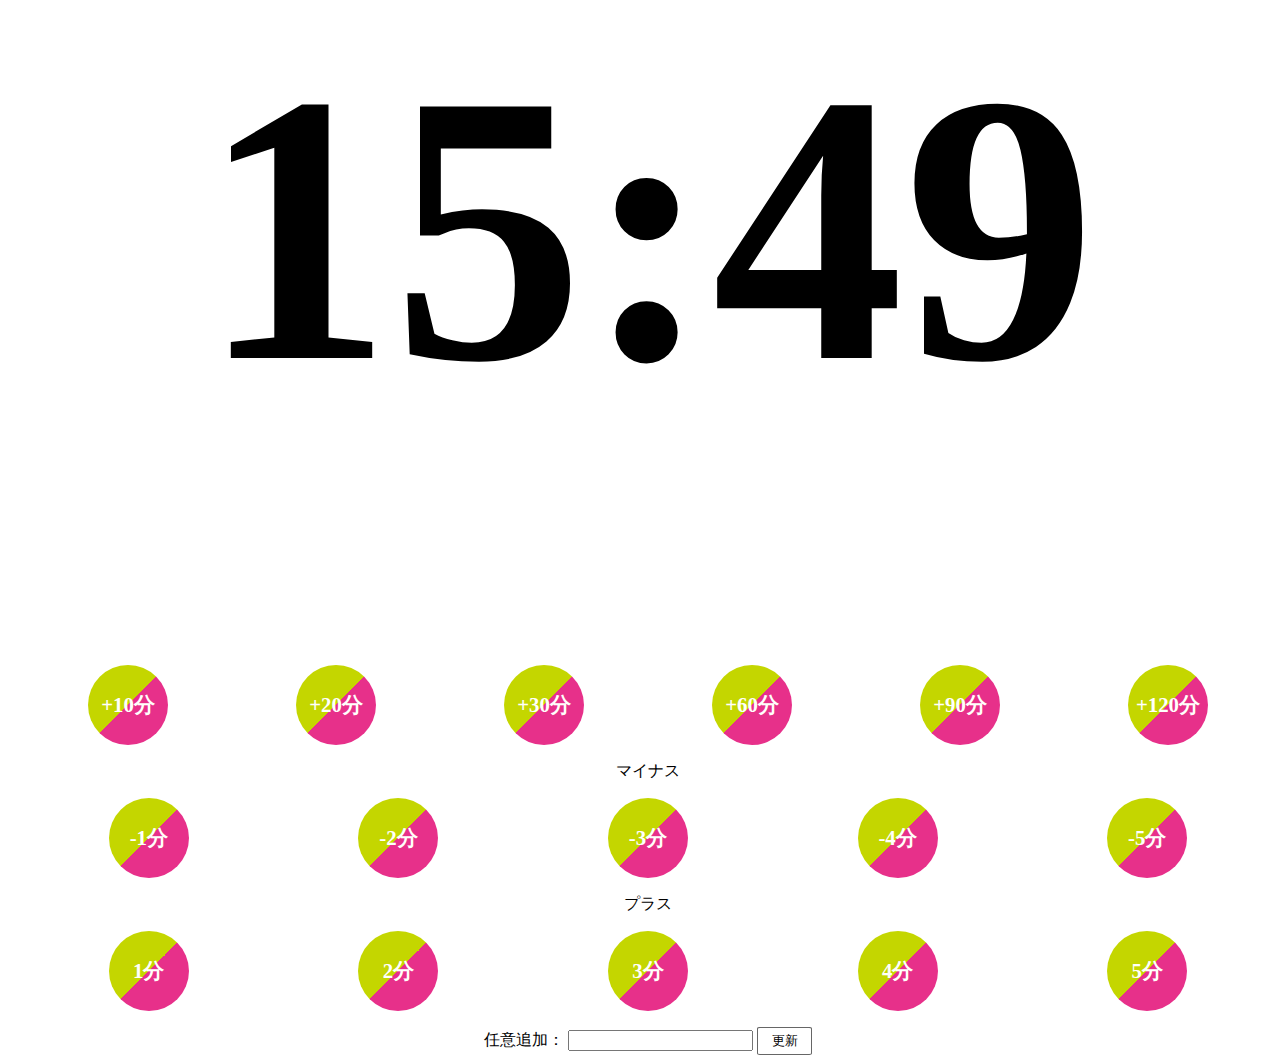
==== index.html @ d5ccb149 "Add files via upload" ====
<!DOCTYPE html>
<html>
  <head>
    <link rel="stylesheet" type="text/css" href="styles.css" />
    <title>時間変更</title>
  </head>
  <body>
    <div id="clock"></div>
    <div class="a">
      <div class="b">
        <button type="button" class="buttonIcon" onclick="updateTime(10)">+10分</button>
        <button type="button" class="buttonIcon" onclick="updateTime(20)">+20分</button>
        <button type="button" class="buttonIcon" onclick="updateTime(30)">+30分</button>
        <button type="button" class="buttonIcon" onclick="updateTime(60)">+60分</button>
        <button type="button" class="buttonIcon" onclick="updateTime(90)">+90分</button>
        <button type="button" class="buttonIcon" onclick="updateTime(120)">+120分</button>
      </div>
      <div>マイナス</div>
      <div class="b">
        <button type="button" onclick="adjustTime(-1)" class="buttonIcon">-1分</button>
        <button type="button" onclick="adjustTime(-2)" class="buttonIcon">-2分</button>
        <button type="button" onclick="adjustTime(-3)" class="buttonIcon">-3分</button>
        <button type="button" onclick="adjustTime(-4)" class="buttonIcon">-4分</button>
        <button type="button" onclick="adjustTime(-5)" class="buttonIcon">-5分</button>
        
      </div>
      <div>プラス</div>
      <div class="b">
        <button type="button" onclick="adjustTime(1)" class="buttonIcon">1分</button>
        <button type="button" onclick="adjustTime(2)" class="buttonIcon">2分</button>
        <button type="button" onclick="adjustTime(3)" class="buttonIcon">3分</button>
        <button type="button" onclick="adjustTime(4)" class="buttonIcon">4分</button>
        <button type="button" onclick="adjustTime(5)" class="buttonIcon">5分</button>
      </div>
      <div>
        <label for="minutes">任意追加：</label>
        <input type="number" id="minutes" />
        <button type="button" onclick="updateTime()" class="btn">更新</button>
      </div>

    </form>
    <script src="script.js"></script>
  </body>
</html>
---- styles.css ----
body {
  text-align: center;
  width: 100%;
}

#clock {
  font-size: 30vw;
  font-weight: bold;
  text-align: center;
  margin-bottom: 200px;
}

.a {
  display: flex;
  flex-direction: column;
}

.b {
  display: flex;
  justify-content: space-around;
  margin: 1em;
}

button {
  padding: 0;
  font-family: inherit;
  appearance: none;
  cursor: pointer;
  background-color: transparent;
  border: none;
}

/* ボタンのスタイル */
.buttonIcon {
  display: flex;
  align-items: center;
  justify-content: center;
  width: 80px;
  aspect-ratio: 1;
  background: linear-gradient(
    135deg,
    #c4d600 0%,
    #c4d600 50%,
    #e7308a 50%,
    #e7308a 100%
  );
  border-radius: 50%;
  color: #fffffb;
  font-weight: bold;
  font-size: 1.3em;
}

.btn {
  border: 1px solid #666;
  padding: 0.3em 1em;
  border-radius: 5%;
}
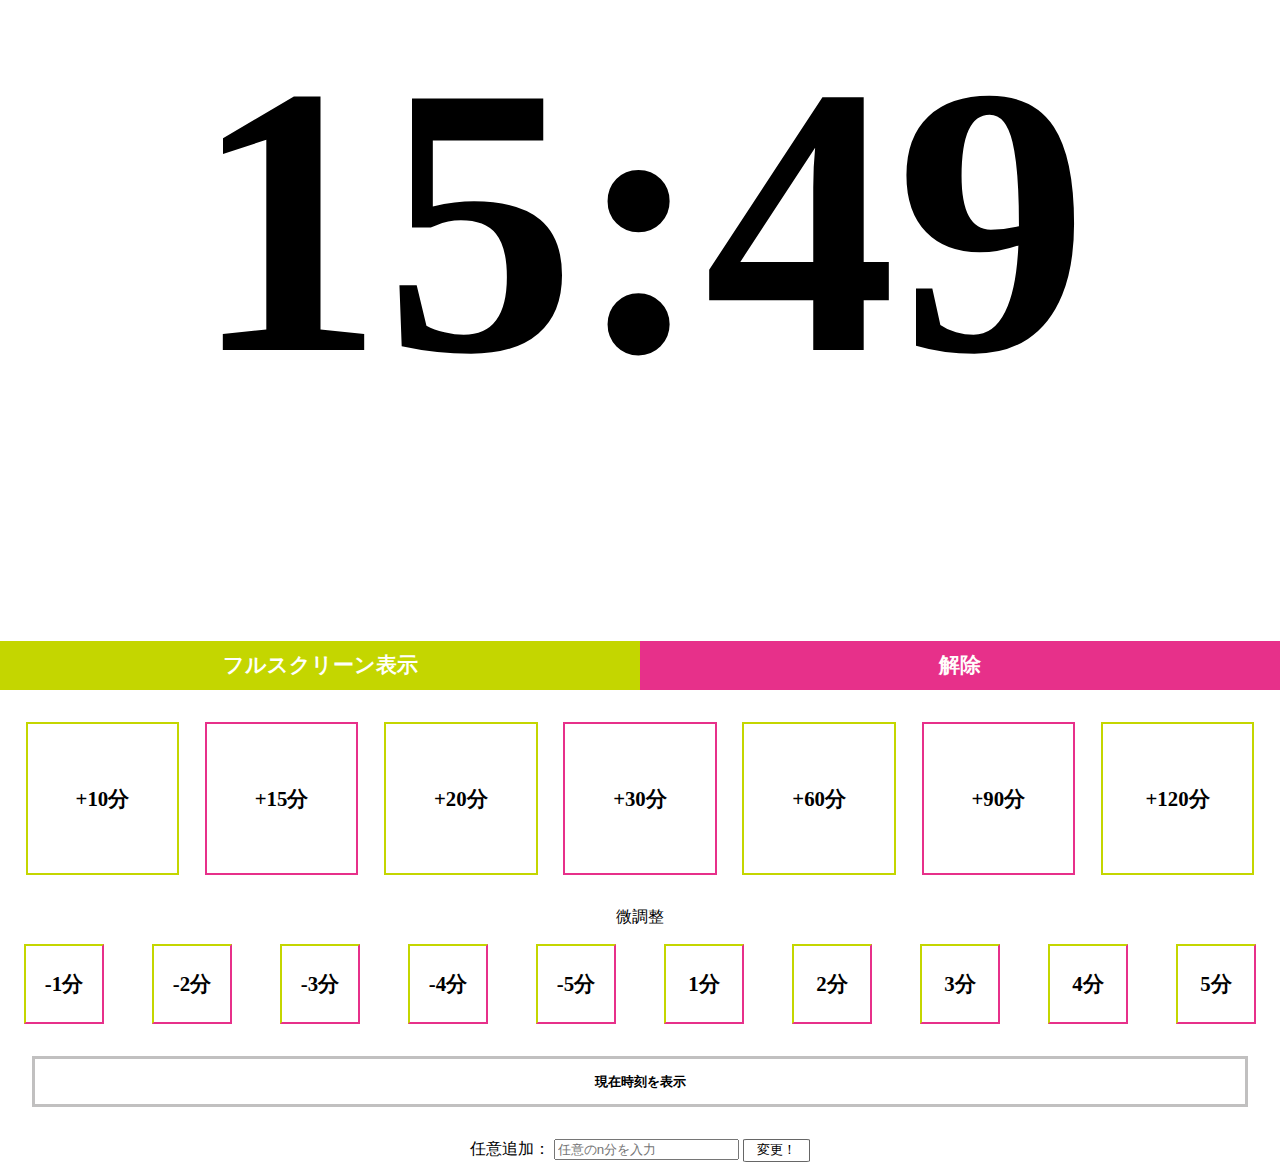
==== commit e6e81b59: "機能の追加とclass名の秋声" ====
--- a/index.html
+++ b/index.html
@@ -6,37 +6,45 @@
   </head>
   <body>
     <div id="clock"></div>
+    <div class="choice_fullscreen">
+      <button type="button" onclick="clickfullscreen()" class="choice_fullscreen_btn">フルスクリーン表示</button>
+      <button type="button" onclick="clickexitfullscreen()" class="choice_fullscreen_btn">解除</button>  
+    </div>
     <div class="a">
-      <div class="b">
-        <button type="button" class="buttonIcon" onclick="updateTime(10)">+10分</button>
-        <button type="button" class="buttonIcon" onclick="updateTime(20)">+20分</button>
-        <button type="button" class="buttonIcon" onclick="updateTime(30)">+30分</button>
-        <button type="button" class="buttonIcon" onclick="updateTime(60)">+60分</button>
-        <button type="button" class="buttonIcon" onclick="updateTime(90)">+90分</button>
-        <button type="button" class="buttonIcon" onclick="updateTime(120)">+120分</button>
+      <div class="timepluss">
+        <button type="button" class="buttonIcon1" onclick="updateTime(10)">+10分</button>
+        <button type="button" class="buttonIcon1" onclick="updateTime(15)">+15分</button>
+        <button type="button" class="buttonIcon1" onclick="updateTime(20)">+20分</button>
+        <button type="button" class="buttonIcon1" onclick="updateTime(30)">+30分</button>
+        <button type="button" class="buttonIcon1" onclick="updateTime(60)">+60分</button>
+        <button type="button" class="buttonIcon1" onclick="updateTime(90)">+90分</button>
+        <button type="button" class="buttonIcon1" onclick="updateTime(120)">+120分</button>
       </div>
-      <div>マイナス</div>
-      <div class="b">
-        <button type="button" onclick="adjustTime(-1)" class="buttonIcon">-1分</button>
-        <button type="button" onclick="adjustTime(-2)" class="buttonIcon">-2分</button>
-        <button type="button" onclick="adjustTime(-3)" class="buttonIcon">-3分</button>
-        <button type="button" onclick="adjustTime(-4)" class="buttonIcon">-4分</button>
-        <button type="button" onclick="adjustTime(-5)" class="buttonIcon">-5分</button>
-        
+
+      <div>微調整</div>
+      <div class="timeadjustment">
+        <div class="timeadjustment_box">
+          <button type="button" onclick="adjustTime(-1)" class="buttonIcon2">-1分</button>
+          <button type="button" onclick="adjustTime(-2)" class="buttonIcon2">-2分</button>
+          <button type="button" onclick="adjustTime(-3)" class="buttonIcon2">-3分</button>
+          <button type="button" onclick="adjustTime(-4)" class="buttonIcon2">-4分</button>
+          <button type="button" onclick="adjustTime(-5)" class="buttonIcon2">-5分</button>   
+        </div>
+        <div class="timeadjustment_box">
+          <button type="button" onclick="adjustTime(1)" class="buttonIcon2">1分</button>
+          <button type="button" onclick="adjustTime(2)" class="buttonIcon2">2分</button>
+          <button type="button" onclick="adjustTime(3)" class="buttonIcon2">3分</button>
+          <button type="button" onclick="adjustTime(4)" class="buttonIcon2">4分</button>
+          <button type="button" onclick="adjustTime(5)" class="buttonIcon2">5分</button>
+        </div>  
       </div>
-      <div>プラス</div>
-      <div class="b">
-        <button type="button" onclick="adjustTime(1)" class="buttonIcon">1分</button>
-        <button type="button" onclick="adjustTime(2)" class="buttonIcon">2分</button>
-        <button type="button" onclick="adjustTime(3)" class="buttonIcon">3分</button>
-        <button type="button" onclick="adjustTime(4)" class="buttonIcon">4分</button>
-        <button type="button" onclick="adjustTime(5)" class="buttonIcon">5分</button>
-      </div>
+      <button class="now_time" type="button" onclick="updateTime()" class="btn">現在時刻を表示</button>
       <div>
         <label for="minutes">任意追加：</label>
-        <input type="number" id="minutes" />
-        <button type="button" onclick="updateTime()" class="btn">更新</button>
+        <input type="number" placeholder="任意のn分を入力" id="minutes" />
+        <button type="button" onclick="updateTime()" class="btn">変更！</button>
       </div>
+
 
     </form>
     <script src="script.js"></script>
--- a/styles.css
+++ b/styles.css
@@ -1,6 +1,16 @@
+/* リセット設定 */
+button {
+  padding: 0;
+  font-family: inherit;
+  appearance: none;
+  cursor: pointer;
+  background-color: transparent;
+  border: none;
+}
+
 body {
   text-align: center;
-  width: 100%;
+  margin: 0;
 }
 
 #clock {
@@ -10,48 +20,94 @@
   margin-bottom: 200px;
 }
 
+.choice_fullscreen {
+  display: flex;
+  margin-bottom: 2em;
+}
+
+.choice_fullscreen_btn {
+  width: 50%;
+  padding: 0.5em;
+  color: #fffffb;
+  font-weight: bold;
+  font-size: 1.3em;
+}
+
+.choice_fullscreen_btn:nth-child(1) {
+  background: #c4d600;
+}
+
+.choice_fullscreen_btn:nth-child(2) {
+  background: #e7308a;
+}
+
 .a {
   display: flex;
   flex-direction: column;
 }
 
-.b {
+.timepluss {
   display: flex;
-  justify-content: space-around;
-  margin: 1em;
+  justify-content: space-evenly;
+  width: 100%;
+  margin-bottom: 2em;
 }
 
-button {
-  padding: 0;
-  font-family: inherit;
-  appearance: none;
-  cursor: pointer;
-  background-color: transparent;
-  border: none;
+.timeadjustment {
+  display: flex;
+  margin-top: 1em;
+}
+
+.timeadjustment_box {
+  display: flex;
+  margin-right: 0;
+  justify-content: space-around;
+  width: 100%;
 }
 
 /* ボタンのスタイル */
-.buttonIcon {
+.buttonIcon1 {
+  display: flex;
+  align-items: center;
+  justify-content: center;
+  width: 12%;
+  aspect-ratio: 1;
+  /* border: solid 2px #c4d600; */
+  color: #000;
+  font-weight: bold;
+  font-size: 1.3em;
+}
+
+.buttonIcon1:nth-child(2n + 1) {
+  border: solid 2px #c4d600;
+}
+.buttonIcon1:nth-child(2n) {
+  border: solid 2px #e7308a;
+}
+
+.buttonIcon2 {
   display: flex;
   align-items: center;
   justify-content: center;
   width: 80px;
   aspect-ratio: 1;
-  background: linear-gradient(
-    135deg,
-    #c4d600 0%,
-    #c4d600 50%,
-    #e7308a 50%,
-    #e7308a 100%
-  );
-  border-radius: 50%;
-  color: #fffffb;
+  border: solid 2px;
+  border-color: #c4d600 #e7308a #e7308a #c4d600;
+  color: #000;
   font-weight: bold;
   font-size: 1.3em;
 }
 
 .btn {
   border: 1px solid #666;
-  padding: 0.3em 1em;
+  padding: 0.1em 1em;
   border-radius: 5%;
 }
+
+.now_time {
+  margin: 2rem;
+  border: solid;
+  border-color: #c1c0c0;
+  padding: 1em;
+  font-weight: bold;
+}
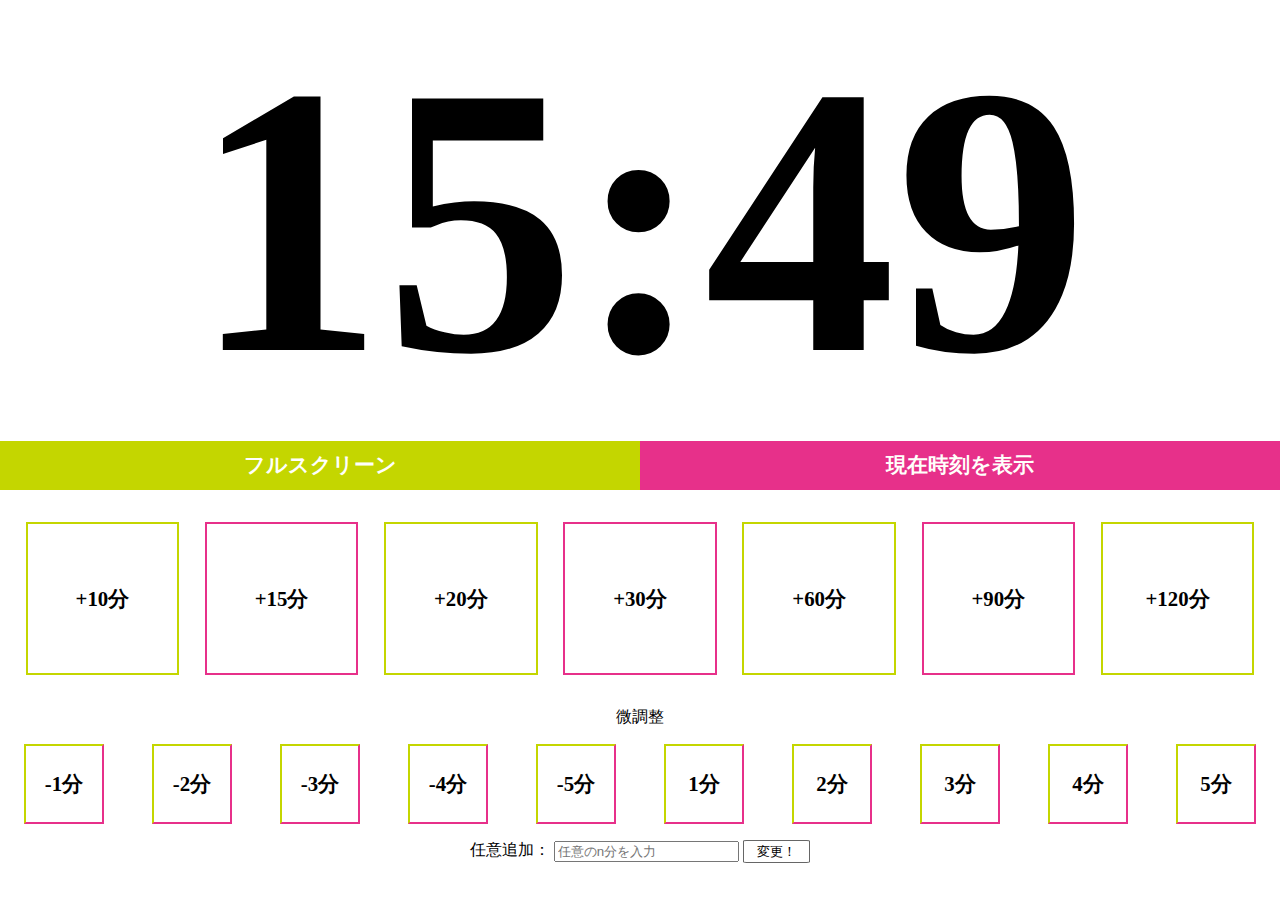
==== commit 45ab0060: "現在時刻表示のボタン、場所変更" ====
--- a/index.html
+++ b/index.html
@@ -7,8 +7,8 @@
   <body>
     <div id="clock"></div>
     <div class="choice_fullscreen">
-      <button type="button" onclick="clickfullscreen()" class="choice_fullscreen_btn">フルスクリーン表示</button>
-      <button type="button" onclick="clickexitfullscreen()" class="choice_fullscreen_btn">解除</button>  
+      <button type="button" onclick="clickfullscreen()" class="choice_fullscreen_btn">フルスクリーン</button>
+      <button type="button" onclick="updateTime()" class="choice_fullscreen_btn">現在時刻を表示</button>  
     </div>
     <div class="a">
       <div class="timepluss">
@@ -38,8 +38,7 @@
           <button type="button" onclick="adjustTime(5)" class="buttonIcon2">5分</button>
         </div>  
       </div>
-      <button class="now_time" type="button" onclick="updateTime()" class="btn">現在時刻を表示</button>
-      <div>
+      <div class="freeentryTime">
         <label for="minutes">任意追加：</label>
         <input type="number" placeholder="任意のn分を入力" id="minutes" />
         <button type="button" onclick="updateTime()" class="btn">変更！</button>
--- a/styles.css
+++ b/styles.css
@@ -17,7 +17,7 @@
   font-size: 30vw;
   font-weight: bold;
   text-align: center;
-  margin-bottom: 200px;
+  background-color: #ffffff;
 }
 
 .choice_fullscreen {
@@ -111,3 +111,7 @@
   padding: 1em;
   font-weight: bold;
 }
+
+.freeentryTime {
+  margin: 1em;
+}
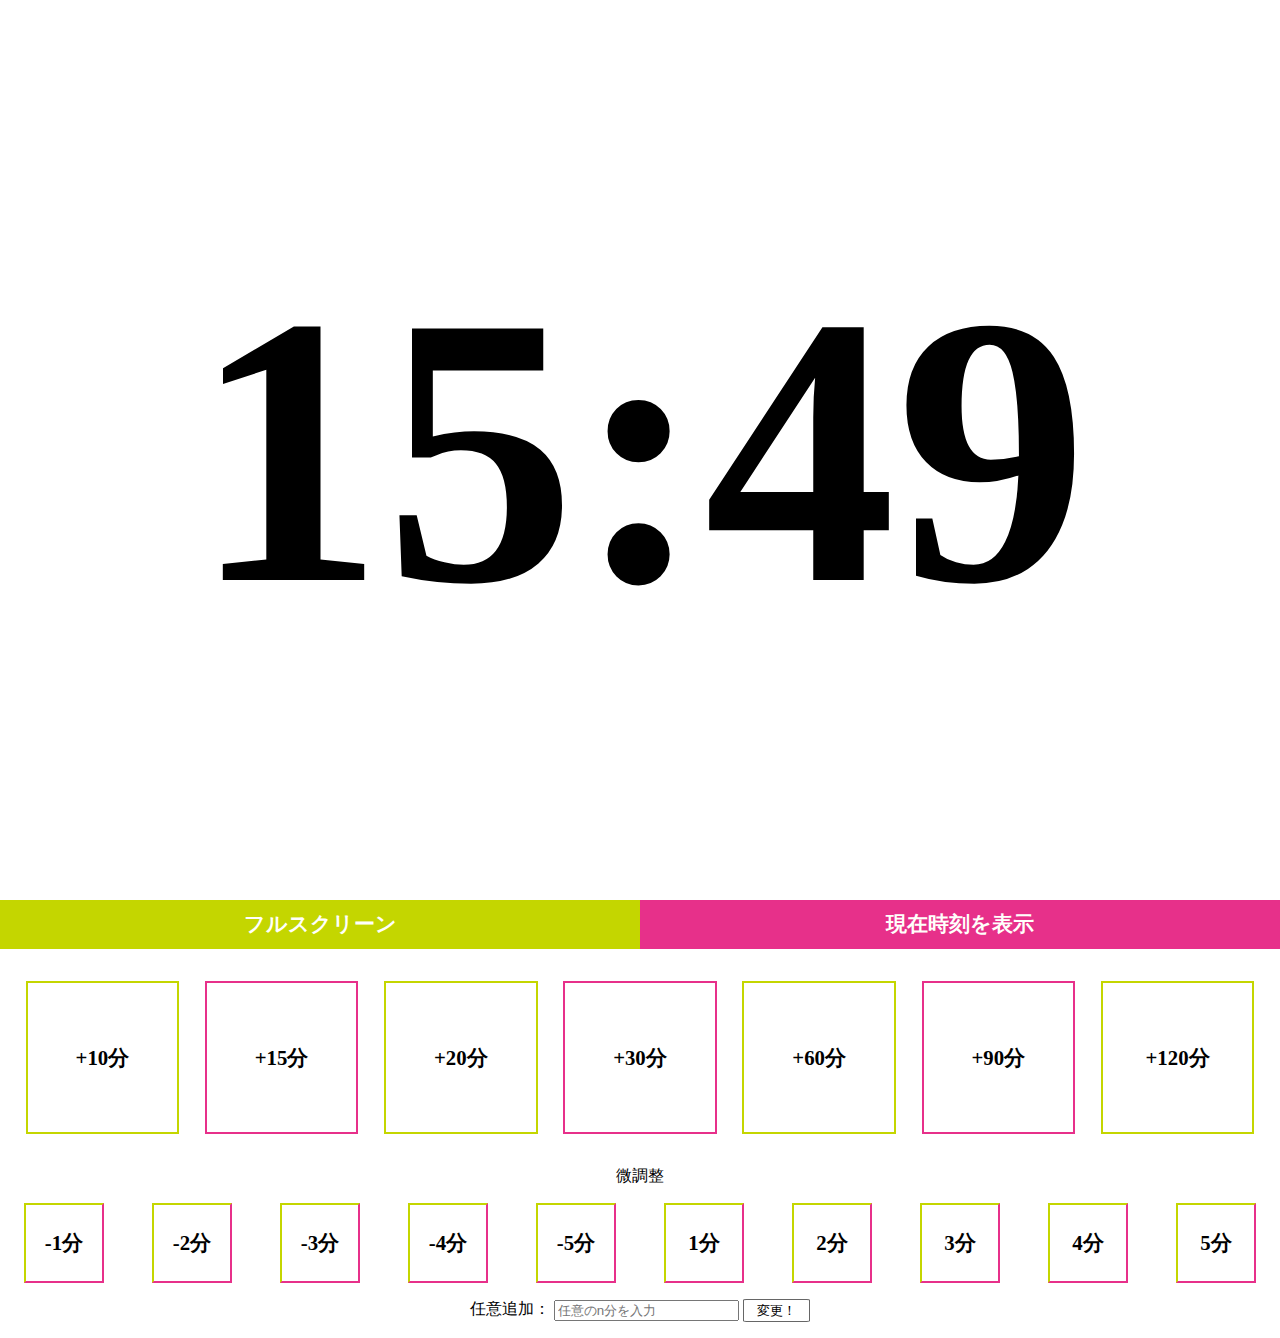
==== commit c1fe7585: "#clockの場所を変更" ====
--- a/index.html
+++ b/index.html
@@ -5,7 +5,7 @@
     <title>時間変更</title>
   </head>
   <body>
-    <div id="clock"></div>
+      <div class="clock_box"><p id="clock"></p></div>
     <div class="choice_fullscreen">
       <button type="button" onclick="clickfullscreen()" class="choice_fullscreen_btn">フルスクリーン</button>
       <button type="button" onclick="updateTime()" class="choice_fullscreen_btn">現在時刻を表示</button>  
--- a/styles.css
+++ b/styles.css
@@ -13,11 +13,21 @@
   margin: 0;
 }
 
+.clock_box {
+  width: 100vw;
+  height: 100vh;
+  display: flex;
+  justify-content: center;
+  align-items: center;
+}
+
 #clock {
+  overflow-x: hidden;
   font-size: 30vw;
   font-weight: bold;
   text-align: center;
   background-color: #ffffff;
+  margin: 0;
 }
 
 .choice_fullscreen {
